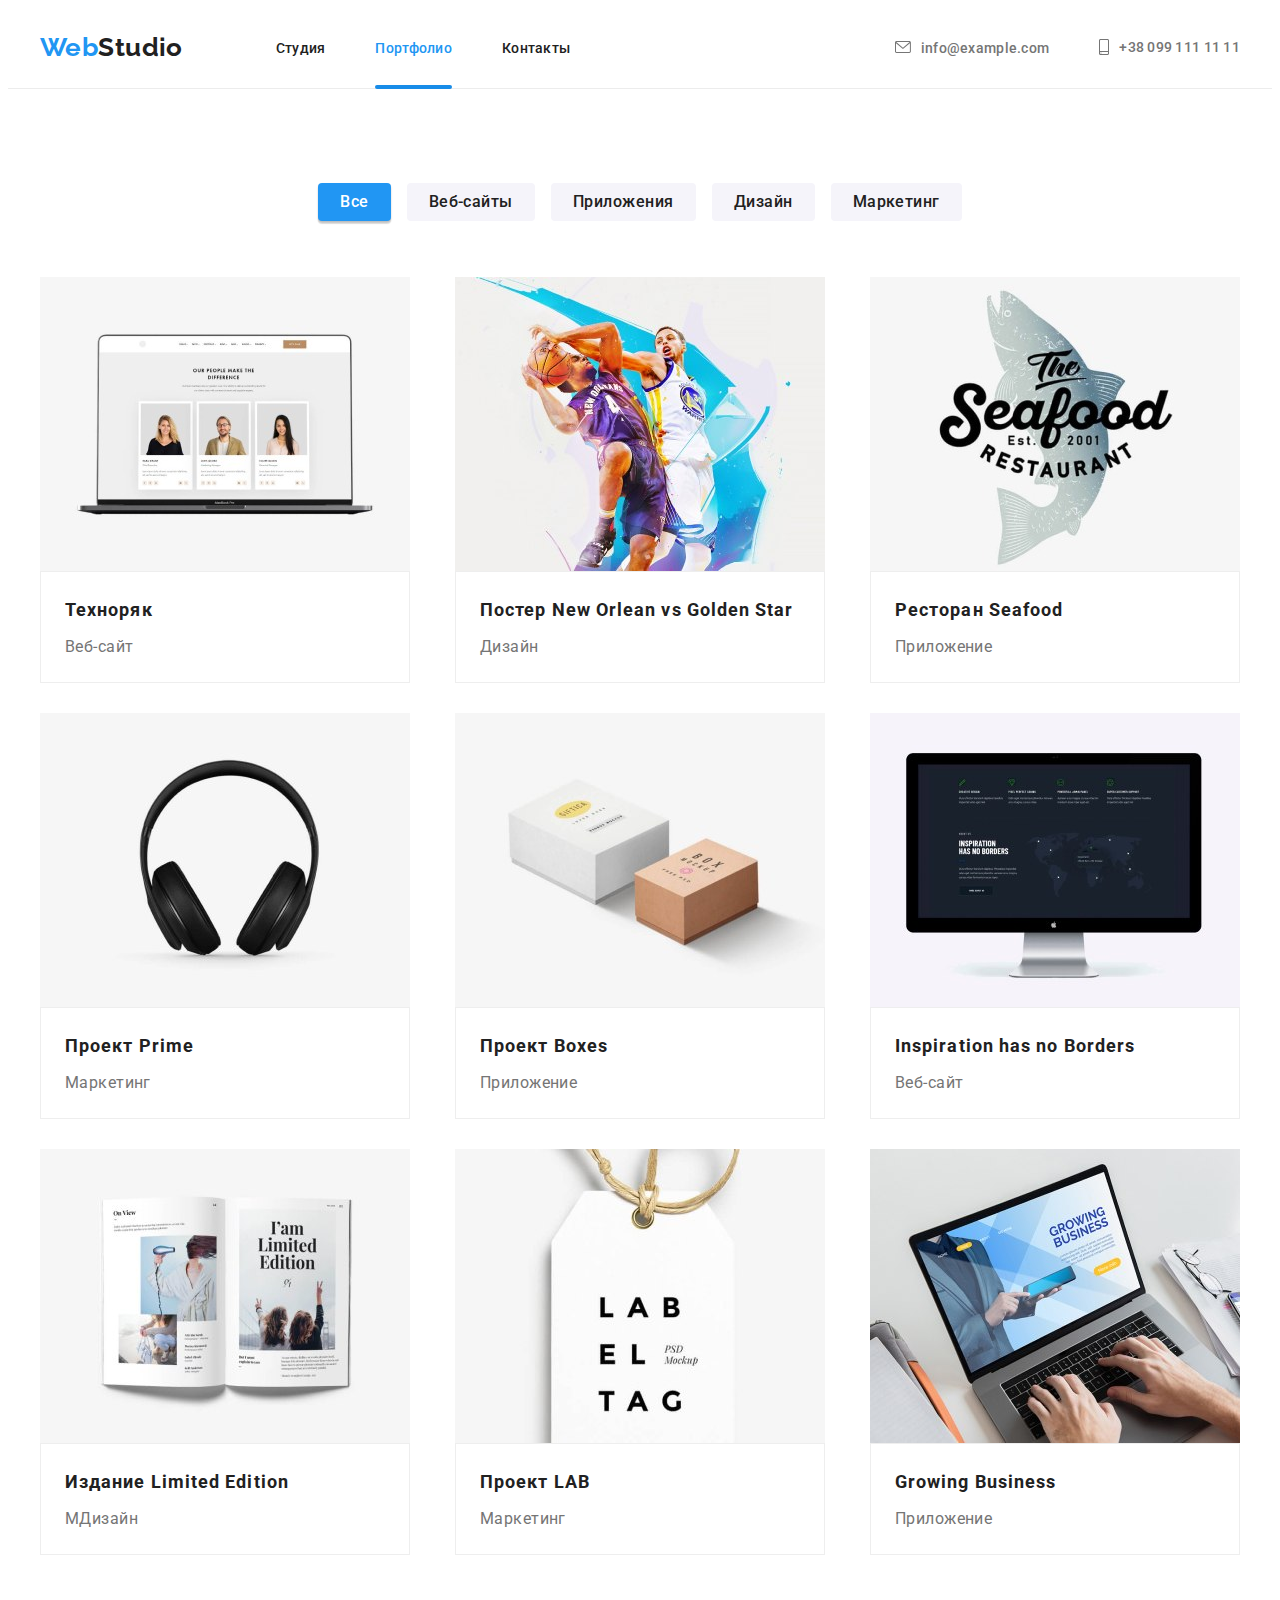
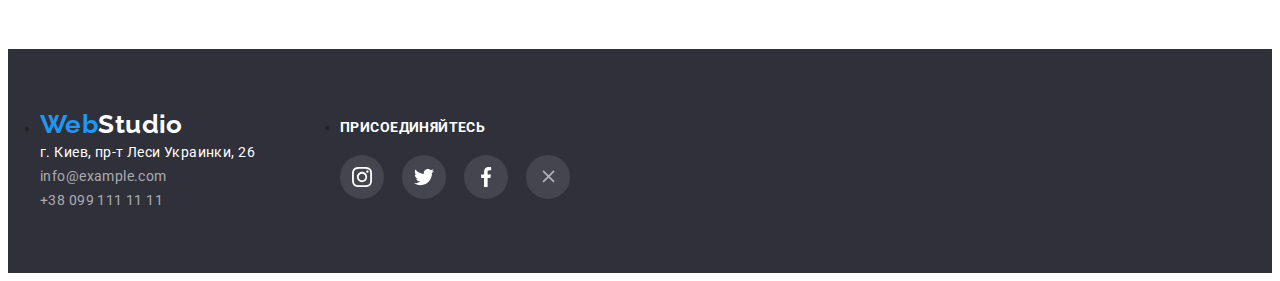
==== portfolio.html @ 95ea8a0a "add hw-05 first" ====
<!DOCTYPE html>
<html lang="en">

<head>
    <meta charset="UTF-8">
    <meta http-equiv="X-UA-Compatible" content="IE=edge">
    <meta name="viewport" content="width=device-width, initial-scale=1.0">
    <title>Portfolio</title>
    <link rel="stylesheet" href="https://cdnjs.cloudflare.com/ajax/libs/modern-normalize/1.1.0/modern-normalize.min.css"
        integrity="sha512-wpPYUAdjBVSE4KJnH1VR1HeZfpl1ub8YT/NKx4PuQ5NmX2tKuGu6U/JRp5y+Y8XG2tV+wKQpNHVUX03MfMFn9Q=="
        crossorigin="anonymous" referrerpolicy="no-referrer" />
    <link rel="stylesheet" href="./css/styles.css" />
    <link rel="preconnect" href="https://fonts.googleapis.com">
    <link rel="preconnect" href="https://fonts.gstatic.com" crossorigin>
    <link
        href="https://fonts.googleapis.com/css2?family=Raleway:wght@700&family=Roboto:ital,wght@0,400;0,500;0,700;0,900;1,400;1,500;1,700;1,900&display=swap"
        rel="stylesheet">
</head>

<body>
    <header class="header">
        <div class="container">
            <nav class="header-position">
                <a href="/" class="logo link header-position-logo"><span class="logo-add-decor">Web</span>Studio</a>
                <ul class="site-nav list header-position-nav">
                    <li><a href="./index.html" class="link page-color position-nav-element">Студия</a></li>
                    <li><a href="./portfolio.html"
                            class="link current-page-color position-nav-element underscore">Портфолио</a>
                    </li>
                    <li><a href="/contact" class="link page-color position-nav-element">Контакты</a></li>
                </ul>
            </nav>
            <ul class="site-nav list header-position-contact">
                <li class="header-icon-contact">
                    <svg class="header-icon-mail" width="16px" height="12px">
                        <use href="./images/icons.svg#icon-header-envelope"></use>
                    </svg>
                    <a href="info@example.com" class="link contact-color position-nav-element">info@example.com</a>
                </li>
                <li class="header-icon-contact">
                    <svg class="header-icon-phone" width="10px" height="16px">
                        <use href="./images/icons.svg#icon-header-smartphone"></use>
                    </svg>
                    <a href="tel:+380991111111" class="link contact-color">+38 099 111 11 11</a>
                </li>
            </ul>
        </div>
    </header>

    <main>
        <section class="portfolio-section section">
            <div class="container">
                <h1 class="section-title visually-hidden">Наши проекты</h1>
                <ul class="list btn-group">
                    <li>
                        <button type="button" class="button-decoration button-activ link btn-margin">Все</button>
                    </li>
                    <li>
                        <button type="button" class="button-decoration link btn-margin">Веб-сайты</button>
                    </li>
                    <li>
                        <button type="button" class="button-decoration link btn-margin">Приложения</button>
                    </li>
                    <li>
                        <button type="button" class="button-decoration link btn-margin">Дизайн</button>
                    </li>
                    <li>
                        <button type="button" class="button-decoration link btn-margin">Маркетинг</button>
                    </li>
                </ul>

                <ul class="list group">
                    <li class="portfolio-card-margin portfolio-card-shadow">
                        <a href="/" class="link">
                            <img src="images/img8.jpg" class="portfolio-card-photo" alt="Web-site" width="370"
                                height="294" />
                            <div class="potfolio-card-decoration">
                                <h3 class="card-title">Техноряк</h3>
                                <p class="card-text">Веб-сайт</p>
                            </div>
                        </a>
                    </li>
                    <li class="portfolio-card-margin portfolio-card-shadow">
                        <a href="/" class="link">
                            <img src="images/img9.jpg" class="portfolio-card-photo" alt="Design" width="370"
                                height="294" />
                            <div class="potfolio-card-decoration">
                                <h3 class="card-title">Постер New Orlean vs Golden Star</h3>
                                <p class="card-text">Дизайн</p>
                            </div>
                        </a>
                    </li>
                    <li class="portfolio-card-margin portfolio-card-shadow">
                        <a href="/" class="link">
                            <img src="images/img10.jpg" class="portfolio-card-photo" alt="App" width="370"
                                height="294" />
                            <div class="potfolio-card-decoration">
                                <h3 class="card-title">Ресторан Seafood</h3>
                                <p class="card-text">Приложение</p>
                            </div>
                        </a>
                    </li>
                    <li class="portfolio-card-margin portfolio-card-shadow">
                        <a href="/" class="link">
                            <img src="images/img11.jpg" class="portfolio-card-photo" alt="Marketing" width="370"
                                height="294" />
                            <div class="potfolio-card-decoration">
                                <h3 class="card-title">Проект Prime</h3>
                                <p class="card-text">Маркетинг</p>
                            </div>
                        </a>
                    </li>
                    <li class="portfolio-card-margin portfolio-card-shadow">
                        <a href="/" class="link">
                            <img src="images/img12.jpg" class="portfolio-card-photo" alt="App" width="370"
                                height="294" />
                            <div class="potfolio-card-decoration">
                                <h3 class="card-title">Проект Boxes</h3>
                                <p class="card-text">Приложение</p>
                            </div>
                        </a>
                    </li>
                    <li class="portfolio-card-margin portfolio-card-shadow">
                        <a href="/" class="link">
                            <img src="images/img13.jpg" class="portfolio-card-photo" alt="Web-site" width="370"
                                height="294" />
                            <div class="potfolio-card-decoration">
                                <h3 class="card-title">Inspiration has no Borders</h3>
                                <p class="card-text">Веб-сайт</p>
                            </div>
                        </a>
                    </li>
                    <li class="portfolio-card-margin portfolio-card-shadow">
                        <a href="/" class="link">
                            <img src="images/img14.jpg" class="portfolio-card-photo" alt="Design" width="370"
                                height="294" />
                            <div class="potfolio-card-decoration">
                                <h3 class="card-title">Издание Limited Edition</h3>
                                <p class="card-text">MДизайн</p>
                            </div>
                        </a>
                    </li>
                    <li class="portfolio-card-margin portfolio-card-shadow">
                        <a href="/" class="link">
                            <img src="images/img15.jpg" class="portfolio-card-photo" alt="Marketing" width="370"
                                height="294" />
                            <div class="potfolio-card-decoration">
                                <h3 class="card-title">Проект LAB</h3>
                                <p class="card-text">Маркетинг</p>
                            </div>
                        </a>
                    </li>
                    <li class="portfolio-card-margin portfolio-card-shadow">
                        <a href="/" class="link">
                            <img src="images/img16.jpg" class="portfolio-card-photo" alt="App" width="370"
                                height="294" />
                            <div class="potfolio-card-decoration">
                                <h3 class="card-title">Growing Business</h3>
                                <p class="card-text">Приложение</p>
                            </div>
                        </a>
                    </li>
                </ul>
            </div>
        </section>

    </main>

    <footer class="footer-section">
        <div class="container">
            <ul class="footer-section-size footer-section-position">
                <li>
                    <a href="/" class="logo link"><span class="logo-add-decor">Web</span>Studio</a>
                    <address class="footer-section-size">
                        <ul class="list">
                            <li>
                                <a href="/" class="address">г. Киев, пр-т Леси Украинки, 26</a>
                            </li>
                            <li>
                                <a href="info@example.com" class="contact">info@example.com</a>
                            </li>
                            <li>
                                <a href="tel:+380991111111" class="contact">+38 099 111 11 11</a>
                            </li>
                        </ul>
                    </address>
                </li>
                <li class="footer-social">
                    <h2 class="social-title footer-section-size">Присоединяйтесь</h2>
                    <ul class="list group">
                        <li class="footer-social-list">
                            <a href="" target="_blank">
                                <svg class="footer-social-decor" width="20px" height="20px">
                                    <use href="./images/icons.svg#icon-instagram-footer"></use>
                                </svg>
                            </a>
                        </li>
                        <li class="footer-social-list">
                            <a href="" target="_blank">
                                <svg class="footer-social-decor" width="20px" height="20px">
                                    <use href="./images/icons.svg#icon-twitter-footer"></use>
                                </svg>
                            </a>
                        </li>
                        <li class="footer-social-list">
                            <a href="" target="_blank">
                                <svg class="footer-social-decor" width="20px" height="20px">
                                    <use href="./images/icons.svg#icon-facebook-footer"></use>
                                </svg>
                            </a>
                        </li>
                        <li class="footer-social-list">
                            <a href="" target="_blank">
                                <svg class="footer-social-decor" width="20px" height="20px">
                                    <use href="./images/icons.svg#icon-close-black"></use>
                                </svg>
                            </a>
                        </li>
                    </ul>
                </li>
            </ul>
        </div>
    </footer>

</body>

</html>
---- css/styles.css ----
:root {
    --text-main-color: #212121;
    --text-additional-color: #2196f3;
    --text-contact-color: #757575;
    --text-footer-contact: rgba(255, 255, 255, 0.6);
    --text-add-color: #FFFFFF;
    --bg-main-color: #FFFFFF;
    --bg-hero-color: #2F303A;
    --bg-works-color:#E5E5E5;
    --bg-team-color: #F5F4FA;
    --bg-footer-color: #2F303A;
    --bg-botton-color: #2196f3;
    --botton-hover-color: #188CE8;
    --icon-color: #afb1b8;
}
body {
    font-family: 'Roboto', sans-serif;
    letter-spacing: 0.03em;
    font-size: 14px;
    color: var(--text-main-color);
    background-color: var(--bg-main-color);
}
.visually-hidden {
    position: absolute;
    white-space: nowrap;
    width: 1px;
    height: 1px;
    overflow: hidden;
    border: 0;
    padding: 0;
    clip: rect(0 0 0 0);
    clip-path: inset(50%);
    margin: -1px;
}
img {
    display: block;
}
p, h1, h2, h3, h4, h5, h6 {
    margin: 0;
}
ul, ol {
    margin: 0;
    padding-left: 0;
}
.list {
    list-style: none;
}
.container {
    width: 1200px;
    padding-left: 15px;
    padding-right: 15px;
    margin: 0 auto;
}
.link {
    text-decoration: none;
}
.section {
    padding-top: 94px;
    padding-bottom: 94px;
}
/* Header */
.header {
    padding-top: 24px;
    padding-bottom: 25px;
    border-bottom: 1px solid #ECECEC;
}
.header .container {
    display: flex;
    flex-direction: row;
}
.header-position {
    display: flex;
    align-self: center;
}
.header-position-logo {
    margin-right: auto;
}
.header-position-nav {
    display: flex;
    align-self: center;
    margin: 0 0 0 93px;
}
.position-nav-element {
    flex: 1 1 auto;
    margin-right: 50px;
}
.header-position-contact {
    display: flex;
    justify-content: center;
    align-items: center;
    margin-left: auto;
}
.logo {
    font-family: 'Raleway';
    font-weight: 700;
    font-size: 26px;
    line-height: 1.192;
    color: var(--text-main-color);
}
.logo-add-decor{
    color: var(--text-additional-color);
}
.site-nav {
    font-weight: 500;
    line-height: 1.142;
    letter-spacing: 0.02em;
}
.site-nav .page-color {
    color: var(--text-main-color);
}
.site-nav .current-page-color {
    color: var(--text-additional-color);
}
.header .underscore {
    position: relative;
}
.underscore::after {
    content: "";
    width: 100%;
    height: 4px;
    background-color: #188CE8;
    display: block;
    bottom: -33px;
    position: absolute;
    left: 0;
    border-radius: 2px;
}
.site-nav .contact-color {
    color: var(--text-contact-color);
}
.header-icon-contact {
    display: flex;
    flex-direction: row;
    align-items: center;
    fill: #757575;

    cursor: pointer;
}
.header-icon-mail {
    margin-right: 10px;
    height: 12px;
    width: 16px;
}
.header-icon-phone {
    margin-right: 10px;
    height: 16px;
    width: 10px;
}
.header-icon-contact:hover .header-icon-mail,
.header-icon-contact:hover .header-icon-phone,
.header-icon-contact:hover .contact-color {
    fill: var(--bg-botton-color);
    color: var(--text-additional-color);
}
.header-icon-contact:focus .header-icon-mail,
.header-icon-contact:focus .header-icon-phone,
.header-icon-contact:focus .contact-color {
    fill: var(--bg-botton-color);
    color: var(--text-additional-color);
}
/* Hero */
.hero-decoration {
    padding-top: 165px;
    padding-bottom: 231px;
    background-color: var(--bg-hero-color);
}
.overlay {
    max-width: 1600px;
    height: 600px;
    margin-left: auto;
    margin-right: auto;
    background-image: linear-gradient(
        to right,
        rgba(47, 48, 58, 0.4),
        rgba(47, 48, 58, 0.4)
    ),
    url("../images/hero.jpg");
    background-repeat: no-repeat;
    background-position: center;
    background-size: cover;
}
.hero-title {
    padding-right: 252px;
    padding-left: 252px;
    margin-bottom: 30px;

    color: var(--text-add-color);
    font-weight: 900;
    font-size: 44px;
    line-height: 1.363;
    text-align: center;
    letter-spacing: 0.06em;
    text-transform: uppercase;
}
.hero-button {
    margin: 0 auto;
    display: block;
    padding: 10px 32px;

    font-weight: 700;
    font-size: 16px;
    line-height: 1.875;
    letter-spacing: 0.06em;
    color: var(--text-add-color);
    background: var(--bg-botton-color);

    box-shadow: 0px 4px 4px rgba(0, 0, 0, 0.15);
    border-radius: 4px;

    cursor: pointer;
}
.hero-button:hover {
    background-color: var(--botton-hover-color);
}
.section-title {
    font-size: 36px;
    text-align: center;
    font-weight: 700;
    line-height: 1.166;
}
/* First section */
.first-section {
    background-color: var(--bg-main-color);
}
.group {
    display: flex;
    flex-wrap: wrap;
    justify-content: space-between;
}
.first-section .title {
    margin-bottom: 10px;

    max-width: 270px;
    min-height: 16px;
    line-height: 1.142;
    font-size: 14px;
    text-transform: uppercase;
}
.first-section .text {
    max-width: 270px;
    min-height: 75px;
    line-height: 1.714;
    color: var(--text-contact-color);
}
.list-bg::before {
    display: block;
    content: "";
    height: 120px;
    margin-bottom: 30px;
    background: #F5F4FA;
    border-radius: 4px;
    background-size: 28%;
    background-repeat: no-repeat;
    background-position: center;
}
.list-bg:nth-child(1)::before {
    background-image: url("../images/advantage-antenna.svg");
}
.list-bg:nth-child(2)::before {
    background-image: url("../images/advantageclock.svg");
}
.list-bg:nth-child(3)::before {
    background-image: url("../images/advantage-diagram.svg");
}
.list-bg:nth-child(4)::before {
    background-image: url("../images/advantage-astronaut.svg");
}
/* Second section */
.second-section {
    background-color: var(--bg-main-color);
}
.padding-correction {
    padding-top: 0px;
}
.second-section .section-title {
    margin-bottom: 50px;
}

/* Third section */
.third-section {
    background-color: var(--bg-team-color);
    font-size: 16px;
    line-height: 1.187;
}
.third-section .section-title {
    margin-bottom: 50px;
}
.card-decoration {
    max-width: 270px;
    min-height: 368px;   
    background: var(--bg-main-color);
    box-shadow: 0px 1px 3px rgba(0, 0, 0, 0.12),
    0px 1px 1px rgba(0, 0, 0, 0.14),
    0px 2px 1px rgba(0, 0, 0, 0.2);
    border-radius: 0px 0px 4px 4px;
    text-align: center;
}
.card-photo {
    margin-bottom: 30px;
}
.third-section .title {
    margin-bottom: 10px;
    font-weight: 500; 
    font-size: 16px;
}
.third-section .text {
    margin-bottom: 16px;
    font-weight: 400;
    color: var(--text-contact-color);
}
.social {
    padding-left: 32px;
    padding-right: 32px;
    padding-bottom: 30px;
}
.social-list {
    display: flex;
    justify-content: center;
    align-items: center;
    width: 44px;
    height: 44px;  
    border-radius: 50%;
}
.social-decor {
    margin-top: 4px;
    fill: var(--icon-color);
}
.social-list:hover {
    background-color: var(--bg-botton-color);
}
.social-list:hover .social-decor {
    fill: var(--bg-main-color);
}

/* Fifth section */
.fifth-section .section-title {
    margin-bottom: 50px;
}
.card-client {
    width: 170px;
    height: 92px;
    border: 1px solid #AFB1B8;
    border-radius: 4px;

    cursor: pointer;
}
.card-icon-decor {
    fill: var(--icon-color);
}
.card-client:hover {
    border-color: var(--bg-botton-color);
}
.card-client:hover .card-icon-decor {
    fill: var(--bg-botton-color);
}
/* Footer */
.footer-section {
    padding-top: 60px;
    padding-bottom: 60px;

    background-color: var(--bg-footer-color);
    line-height: 1.714;
    font-weight: 400;
}
.footer-section .link{
    margin-bottom: 20px;

    color: var(--text-add-color);
}
.footer-section .address {
    margin-bottom: 9px;

    text-decoration: none;
    font-style: normal;
    color: var(--text-add-color);
}
.footer-section .contact {
    text-decoration: none;
    font-style: normal;
    color: rgba(255, 255, 255, 0.6);
}
.footer-section .contact:last-child {
    margin-bottom: 0;
}
.footer-section .address:hover,
.footer-section .contact:hover,
.footer-section .address:focus,
.footer-section .contact:focus {
    color: var(--text-additional-color);
}
.footer-section-position {
    display: flex;
}
.footer-section-size {
    min-width: 230px;
}
.footer-social {
    margin: 0 70px;
}
.social-title {
    margin-top: 7px;
    margin-bottom: 20px;
    font-size: 14px;
    line-height: 1.142;
    letter-spacing: 0.03em;
    text-transform: uppercase;
    color: var(--text-add-color);
}
.footer-social-list {
    display: flex;
    justify-content: center;
    align-items: center;
    width: 44px;
    height: 44px;
    border-radius: 50%;

    background: rgba(255, 255, 255, 0.1);
}
.footer-social-decor {
    margin-top: 7px;
    fill: var(--icon-color);
}
.footer-social-list:hover {
    background-color: var(--bg-botton-color);
}

/* Portfolio */

/* Botton part */
.portfolio-section {
    background-color: var(--bg-main-color);
}
.button-decoration {
    padding: 6px 22px;

    font-family: 'Roboto';
    color: var(--text-main-color);
    font-weight: 500;
    font-size: 16px;
    line-height: 1.625;
    text-align: center;
    border-color: transparent;
    border: 0px;
    background: #F5F4FA;
    border-radius: 4px;
    letter-spacing: 0.03em;

    cursor: pointer;
}
.button-activ {
    background: var(--bg-botton-color);
    color: var(--text-add-color);
    box-shadow: 0px 3px 1px rgba(0, 0, 0, 0.1),
    0px 1px 2px rgba(0, 0, 0, 0.08),
    0px 2px 2px rgba(0, 0, 0, 0.12);
    border-radius: 4px;
}
.button-decoration:hover,
.button-decoration:focus {
    background: var(--bg-botton-color);
    color: var(--text-add-color);
    box-shadow: 0px 3px 1px rgba(0, 0, 0, 0.1),
    0px 1px 2px rgba(0, 0, 0, 0.08),
    0px 2px 2px rgba(0, 0, 0, 0.12);
    border-radius: 4px;
}
.btn-group {
    display: flex;
    align-items: center;
    justify-content: center;
    margin-bottom: 56px;
}
.btn-margin {
    flex: 1 1 auto;
    margin: 0 8px;
}
/* Card part */
.portfolio-card-margin {
    margin: 0 0 30px 0;
}
.potfolio-card-decoration {
    padding-top: 20px;

    background: var(--bg-main-color);
    border: 1px solid #EEEEEE;
}
.portfolio-card-margin:nth-last-child(-n + 3) {
    margin: 0;
}
.card-title {
    margin-bottom: 4px;
    padding-left: 24px;
    padding-right: 24px;

    font-size: 18px;
    line-height: 2.00;
    letter-spacing: 0.06em;
    color: var(--text-main-color);
}
.card-text {
    margin-bottom: 20px;
    padding-left: 24px;
    padding-right: 24px;

    font-size: 16px;
    line-height: 1.88;
    color: var(--text-contact-color);
}
.portfolio-card-shadow:hover {
box-shadow: 0px 1px 1px rgba(0, 0, 0, 0.12),
0px 4px 4px rgba(0, 0, 0, 0.06),
1px 4px 6px rgba(0, 0, 0, 0.16);
}
/* Backdrop */
.backdrop {
    position: fixed;
    width: 100vw;
    height: 100vh;
    top: 0;
    left: 0;
    background-color: rgba(0, 0, 0, 0.2);
}
.modal {
    position:absolute;
    top: 50%;
    left: 50%;
    min-height: 581px;
    min-width: 528px;
    background-color: var(--bg-main-color);
    box-shadow: 0px 1px 3px rgba(0, 0, 0, 0.12), 0px 1px 1px rgba(0, 0, 0, 0.14), 0px 2px 1px rgba(0, 0, 0, 0.2);
    border-radius: 4px;
    transform: translate(-50%, -50%);
}
.backdrop-button {
    display: inline-block;
    margin-top: 8px;
    margin-left: 490px;
    left: 200px;
    width: 30px;
    height: 30px;
    background: var(--bg-main-color);
    border: 1px solid rgba(0, 0, 0, 0.1);
    border-radius: 50%;
}
.beckdrop-close-decor {
    margin-left: -3px;
    vertical-align: middle;
    fill: #000000;
}
.backdrop.is-hidden {
    visibility: hidden;
    opacity: 0;
    pointer-events: none;
}
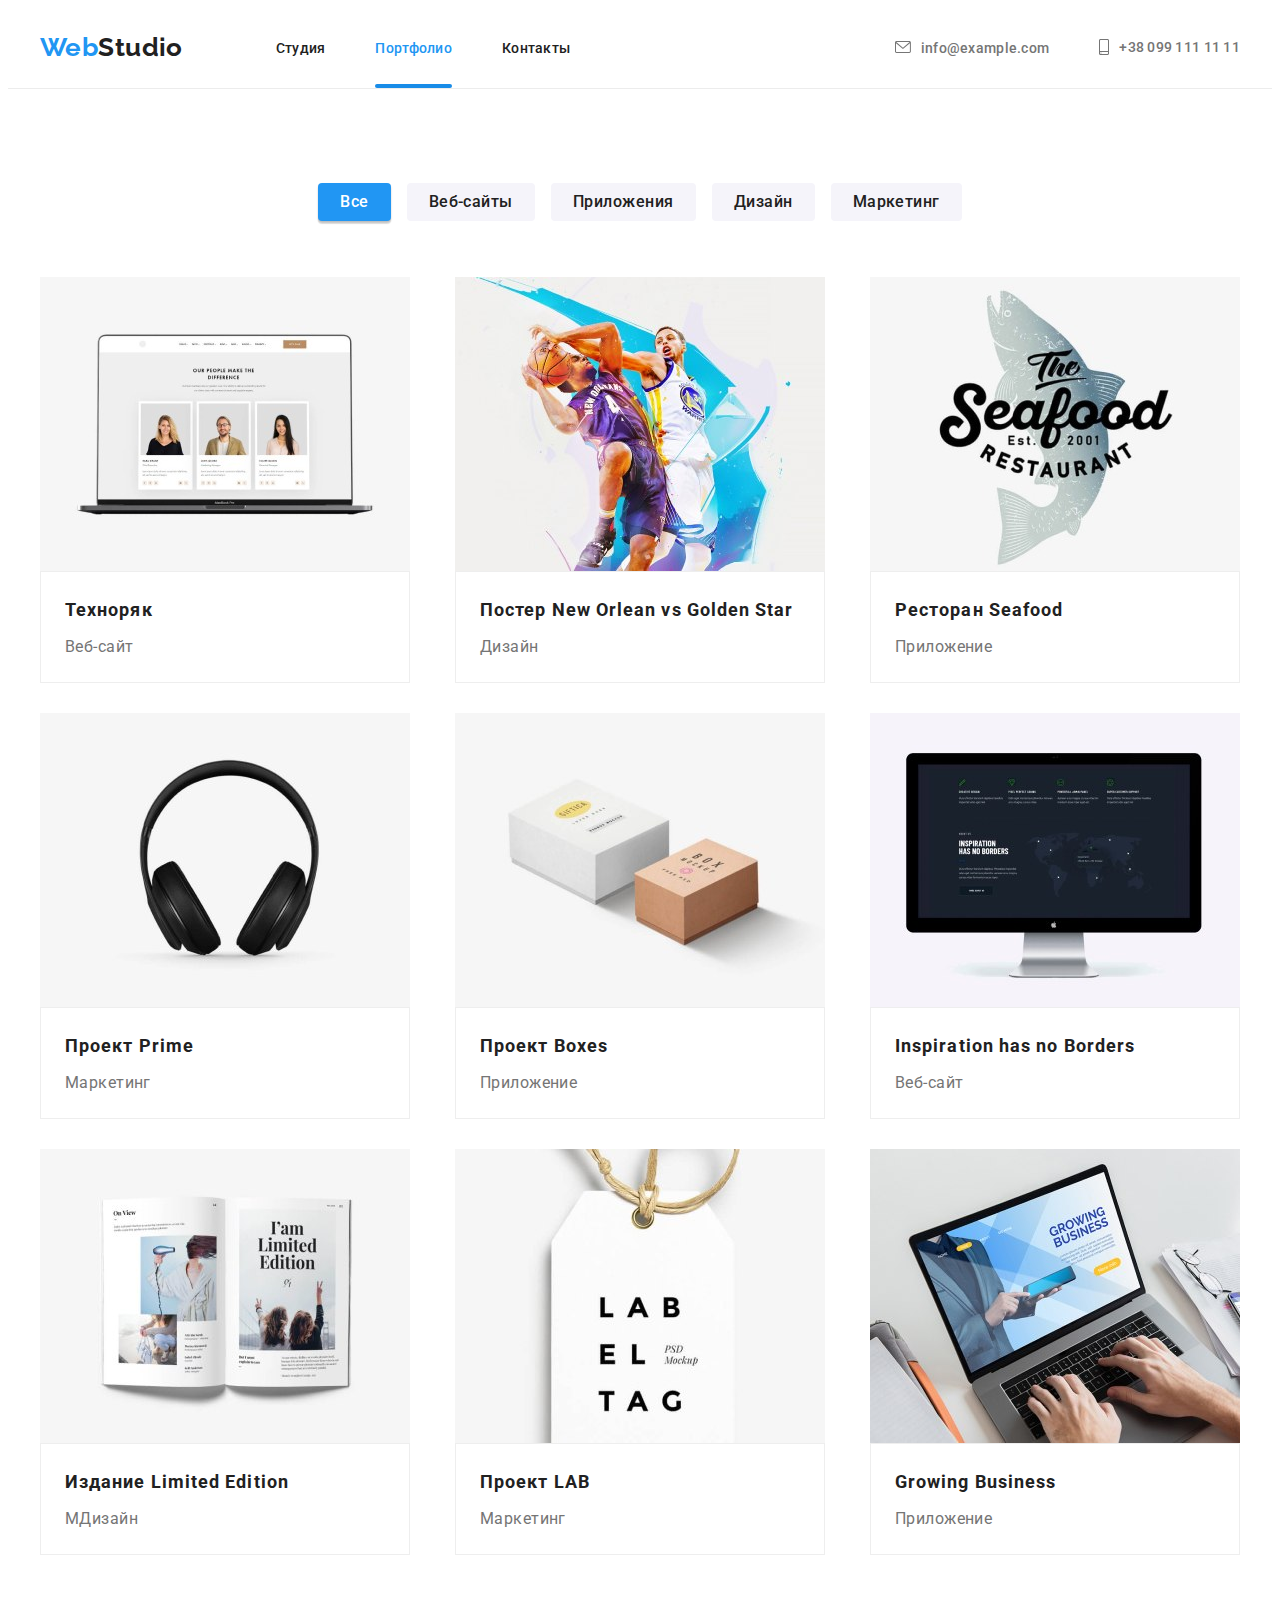
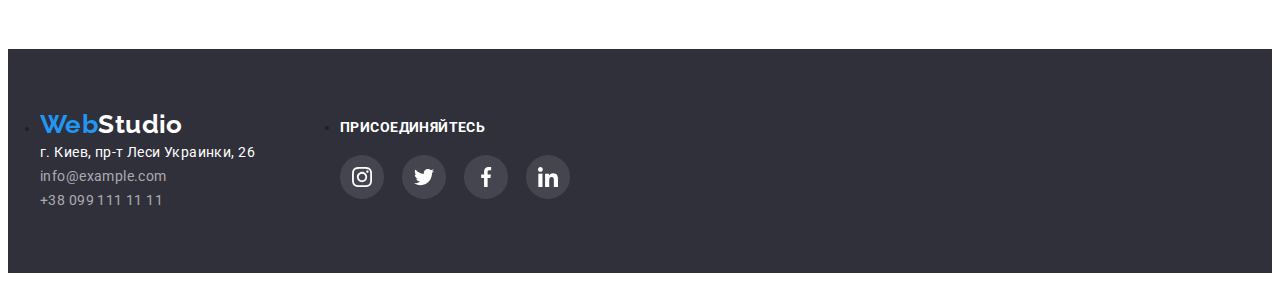
==== commit df821900: "add hw-05 last" ====
--- a/portfolio.html
+++ b/portfolio.html
@@ -72,8 +72,17 @@
                 <ul class="list group">
                     <li class="portfolio-card-margin portfolio-card-shadow">
                         <a href="/" class="link">
-                            <img src="images/img8.jpg" class="portfolio-card-photo" alt="Web-site" width="370"
-                                height="294" />
+                            <div class="card-dynamic-part">
+                                <img src="images/img8.jpg" class="portfolio-card-photo" alt="Web-site" width="370"
+                                    height="294" />
+                                <div class="card-dynamic-box card-dynamic-option">
+                                    <p class="card-dynamic-text">Ресурс предлагает комплексные предложения с разным
+                                        уровнем функционала и сервисов.
+                                        Все это позволит посетителю получить исчерпывающие сведения о компании или
+                                        частном
+                                        лице.</p>
+                                </div>
+                            </div>
                             <div class="potfolio-card-decoration">
                                 <h3 class="card-title">Техноряк</h3>
                                 <p class="card-text">Веб-сайт</p>
@@ -82,8 +91,17 @@
                     </li>
                     <li class="portfolio-card-margin portfolio-card-shadow">
                         <a href="/" class="link">
-                            <img src="images/img9.jpg" class="portfolio-card-photo" alt="Design" width="370"
-                                height="294" />
+                            <div class="card-dynamic-part">
+                                <img src="images/img9.jpg" class="portfolio-card-photo" alt="Design" width="370"
+                                    height="294" />
+                                <div class="card-dynamic-box card-dynamic-option">
+                                    <p class="card-dynamic-text">Ресурс предлагает комплексные предложения с разным
+                                        уровнем функционала и сервисов.
+                                        Все это позволит посетителю получить исчерпывающие сведения о компании или
+                                        частном
+                                        лице.</p>
+                                </div>
+                            </div>
                             <div class="potfolio-card-decoration">
                                 <h3 class="card-title">Постер New Orlean vs Golden Star</h3>
                                 <p class="card-text">Дизайн</p>
@@ -92,8 +110,17 @@
                     </li>
                     <li class="portfolio-card-margin portfolio-card-shadow">
                         <a href="/" class="link">
-                            <img src="images/img10.jpg" class="portfolio-card-photo" alt="App" width="370"
-                                height="294" />
+                            <div class="card-dynamic-part">
+                                <img src="images/img10.jpg" class="portfolio-card-photo" alt="App" width="370"
+                                    height="294" />
+                                <div class="card-dynamic-box card-dynamic-option">
+                                    <p class="card-dynamic-text">Ресурс предлагает комплексные предложения с разным
+                                        уровнем функционала и сервисов.
+                                        Все это позволит посетителю получить исчерпывающие сведения о компании или
+                                        частном
+                                        лице.</p>
+                                </div>
+                            </div>
                             <div class="potfolio-card-decoration">
                                 <h3 class="card-title">Ресторан Seafood</h3>
                                 <p class="card-text">Приложение</p>
@@ -102,8 +129,17 @@
                     </li>
                     <li class="portfolio-card-margin portfolio-card-shadow">
                         <a href="/" class="link">
-                            <img src="images/img11.jpg" class="portfolio-card-photo" alt="Marketing" width="370"
-                                height="294" />
+                            <div class="card-dynamic-part">
+                                <img src="images/img11.jpg" class="portfolio-card-photo" alt="Marketing" width="370"
+                                    height="294" />
+                                <div class="card-dynamic-box card-dynamic-option">
+                                    <p class="card-dynamic-text">Ресурс предлагает комплексные предложения с разным
+                                        уровнем функционала и сервисов.
+                                        Все это позволит посетителю получить исчерпывающие сведения о компании или
+                                        частном
+                                        лице.</p>
+                                </div>
+                            </div>
                             <div class="potfolio-card-decoration">
                                 <h3 class="card-title">Проект Prime</h3>
                                 <p class="card-text">Маркетинг</p>
@@ -112,8 +148,17 @@
                     </li>
                     <li class="portfolio-card-margin portfolio-card-shadow">
                         <a href="/" class="link">
-                            <img src="images/img12.jpg" class="portfolio-card-photo" alt="App" width="370"
-                                height="294" />
+                            <div class="card-dynamic-part">
+                                <img src="images/img12.jpg" class="portfolio-card-photo" alt="App" width="370"
+                                    height="294" />
+                                <div class="card-dynamic-box card-dynamic-option">
+                                    <p class="card-dynamic-text">Ресурс предлагает комплексные предложения с разным
+                                        уровнем функционала и сервисов.
+                                        Все это позволит посетителю получить исчерпывающие сведения о компании или
+                                        частном
+                                        лице.</p>
+                                </div>
+                            </div>
                             <div class="potfolio-card-decoration">
                                 <h3 class="card-title">Проект Boxes</h3>
                                 <p class="card-text">Приложение</p>
@@ -122,8 +167,17 @@
                     </li>
                     <li class="portfolio-card-margin portfolio-card-shadow">
                         <a href="/" class="link">
-                            <img src="images/img13.jpg" class="portfolio-card-photo" alt="Web-site" width="370"
-                                height="294" />
+                            <div class="card-dynamic-part">
+                                <img src="images/img13.jpg" class="portfolio-card-photo" alt="Web-site" width="370"
+                                    height="294" />
+                                <div class="card-dynamic-box card-dynamic-option">
+                                    <p class="card-dynamic-text">Ресурс предлагает комплексные предложения с разным
+                                        уровнем функционала и сервисов.
+                                        Все это позволит посетителю получить исчерпывающие сведения о компании или
+                                        частном
+                                        лице.</p>
+                                </div>
+                            </div>
                             <div class="potfolio-card-decoration">
                                 <h3 class="card-title">Inspiration has no Borders</h3>
                                 <p class="card-text">Веб-сайт</p>
@@ -132,8 +186,17 @@
                     </li>
                     <li class="portfolio-card-margin portfolio-card-shadow">
                         <a href="/" class="link">
-                            <img src="images/img14.jpg" class="portfolio-card-photo" alt="Design" width="370"
-                                height="294" />
+                            <div class="card-dynamic-part">
+                                <img src="images/img14.jpg" class="portfolio-card-photo" alt="Design" width="370"
+                                    height="294" />
+                                <div class="card-dynamic-box card-dynamic-option">
+                                    <p class="card-dynamic-text">Ресурс предлагает комплексные предложения с разным
+                                        уровнем функционала и сервисов.
+                                        Все это позволит посетителю получить исчерпывающие сведения о компании или
+                                        частном
+                                        лице.</p>
+                                </div>
+                            </div>
                             <div class="potfolio-card-decoration">
                                 <h3 class="card-title">Издание Limited Edition</h3>
                                 <p class="card-text">MДизайн</p>
@@ -142,8 +205,17 @@
                     </li>
                     <li class="portfolio-card-margin portfolio-card-shadow">
                         <a href="/" class="link">
-                            <img src="images/img15.jpg" class="portfolio-card-photo" alt="Marketing" width="370"
-                                height="294" />
+                            <div class="card-dynamic-part">
+                                <img src="images/img15.jpg" class="portfolio-card-photo" alt="Marketing" width="370"
+                                    height="294" />
+                                <div class="card-dynamic-box card-dynamic-option">
+                                    <p class="card-dynamic-text">Ресурс предлагает комплексные предложения с разным
+                                        уровнем функционала и сервисов.
+                                        Все это позволит посетителю получить исчерпывающие сведения о компании или
+                                        частном
+                                        лице.</p>
+                                </div>
+                            </div>
                             <div class="potfolio-card-decoration">
                                 <h3 class="card-title">Проект LAB</h3>
                                 <p class="card-text">Маркетинг</p>
@@ -152,8 +224,17 @@
                     </li>
                     <li class="portfolio-card-margin portfolio-card-shadow">
                         <a href="/" class="link">
-                            <img src="images/img16.jpg" class="portfolio-card-photo" alt="App" width="370"
-                                height="294" />
+                            <div class="card-dynamic-part">
+                                <img src="images/img16.jpg" class="portfolio-card-photo" alt="App" width="370"
+                                    height="294" />
+                                <div class="card-dynamic-box card-dynamic-option">
+                                    <p class="card-dynamic-text">Ресурс предлагает комплексные предложения с разным
+                                        уровнем функционала и сервисов.
+                                        Все это позволит посетителю получить исчерпывающие сведения о компании или
+                                        частном
+                                        лице.</p>
+                                </div>
+                            </div>
                             <div class="potfolio-card-decoration">
                                 <h3 class="card-title">Growing Business</h3>
                                 <p class="card-text">Приложение</p>
@@ -212,7 +293,7 @@
                         <li class="footer-social-list">
                             <a href="" target="_blank">
                                 <svg class="footer-social-decor" width="20px" height="20px">
-                                    <use href="./images/icons.svg#icon-close-black"></use>
+                                    <use href="./images/icons.svg#icon-linkedin-footer"></use>
                                 </svg>
                             </a>
                         </li>
--- a/css/styles.css
+++ b/css/styles.css
@@ -120,13 +120,18 @@
     height: 4px;
     background-color: #188CE8;
     display: block;
-    bottom: -33px;
+    transform: translateY(29px);
     position: absolute;
     left: 0;
     border-radius: 2px;
 }
 .site-nav .contact-color {
     color: var(--text-contact-color);
+
+    transition: color 250ms cubic-bezier(0.4,
+                0,
+                0.2,
+                1);
 }
 .header-icon-contact {
     display: flex;
@@ -140,11 +145,20 @@
     margin-right: 10px;
     height: 12px;
     width: 16px;
+
+    transition: fill 250ms cubic-bezier(0.4,
+                0,
+                0.2,
+                1);
 }
 .header-icon-phone {
     margin-right: 10px;
     height: 16px;
     width: 10px;
+    transition: fill 250ms cubic-bezier(0.4,
+                0,
+                0.2,
+                1);
 }
 .header-icon-contact:hover .header-icon-mail,
 .header-icon-contact:hover .header-icon-phone,
@@ -208,6 +222,11 @@
     border-radius: 4px;
 
     cursor: pointer;
+
+    transition: background-color 250ms cubic-bezier(0.4,
+                0,
+                0.2,
+                1);
 }
 .hero-button:hover {
     background-color: var(--botton-hover-color);
@@ -275,6 +294,38 @@
 .second-section .section-title {
     margin-bottom: 50px;
 }
+.second-section .bottom-card-position {
+    position: relative;
+    display: flex;
+}
+.second-section .bottom-card {
+    position: absolute;
+    display: flex;
+    align-items: center;
+    overflow: auto;
+    top: 76%;
+    left: 0%;
+    transform: translate(0%, 0%);
+
+    width: 370px;
+    height: 70px;
+
+    background-color: rgba(47, 48, 58, 0.8); 
+}
+.second-section .bottom-card-title {
+    position: absolute;
+    display: inline-block;
+    width: 370px;
+    text-align: center;
+
+    font-weight: 700;
+    font-size: 14px;
+    line-height: 1.142;
+    letter-spacing: 0.03em;
+    text-transform: uppercase;
+
+    color: var(--text-add-color);
+}
 
 /* Third section */
 .third-section {
@@ -320,15 +371,27 @@
     width: 44px;
     height: 44px;  
     border-radius: 50%;
+
+    transition: background-color 250ms cubic-bezier(0.4,
+                0,
+                0.2,
+                1);
 }
 .social-decor {
     margin-top: 4px;
     fill: var(--icon-color);
-}
-.social-list:hover {
+
+    transition: fill 250ms cubic-bezier(0.4,
+                0,
+                0.2,
+                1);
+}
+.social-list:hover,
+.social-list:focus {
     background-color: var(--bg-botton-color);
 }
-.social-list:hover .social-decor {
+.social-list:hover .social-decor,
+.social-list:focus .social-decor {
     fill: var(--bg-main-color);
 }
 
@@ -343,14 +406,26 @@
     border-radius: 4px;
 
     cursor: pointer;
+
+    transition: border-color 250ms cubic-bezier(0.4,
+                0,
+                0.2,
+                1);
 }
 .card-icon-decor {
     fill: var(--icon-color);
-}
-.card-client:hover {
+
+    transition: fill 250ms cubic-bezier(0.4,
+                0,
+                0.2,
+                1);
+}
+.card-client:hover,
+.card-client:focus {
     border-color: var(--bg-botton-color);
 }
-.card-client:hover .card-icon-decor {
+.card-client:hover .card-icon-decor,
+.card-client:focus .card-icon-decor {
     fill: var(--bg-botton-color);
 }
 /* Footer */
@@ -373,11 +448,21 @@
     text-decoration: none;
     font-style: normal;
     color: var(--text-add-color);
+
+    transition: color 250ms cubic-bezier(0.4,
+                0,
+                0.2,
+                1);
 }
 .footer-section .contact {
     text-decoration: none;
     font-style: normal;
     color: rgba(255, 255, 255, 0.6);
+
+    transition: color 250ms cubic-bezier(0.4,
+                0,
+                0.2,
+                1);
 }
 .footer-section .contact:last-child {
     margin-bottom: 0;
@@ -415,12 +500,18 @@
     border-radius: 50%;
 
     background: rgba(255, 255, 255, 0.1);
+
+    transition: background-color 250ms cubic-bezier(0.4,
+                0,
+                0.2,
+                1);
 }
 .footer-social-decor {
     margin-top: 7px;
     fill: var(--icon-color);
 }
-.footer-social-list:hover {
+.footer-social-list:hover,
+.footer-social-list:focus {
     background-color: var(--bg-botton-color);
 }
 
@@ -446,6 +537,20 @@
     letter-spacing: 0.03em;
 
     cursor: pointer;
+
+    transition: background 750ms cubic-bezier(0.4,
+                0,
+                0.2,
+                1), color 750ms cubic-bezier(0.4,
+                        0,
+                        0.2,
+                        1), box-shadow 750ms cubic-bezier(0.4,
+                                0,
+                                0.2,
+                                1), border-radius 750ms cubic-bezier(0.4,
+                                        0,
+                                        0.2,
+                                        1);
 }
 .button-activ {
     background: var(--bg-botton-color);
@@ -487,6 +592,36 @@
 .portfolio-card-margin:nth-last-child(-n + 3) {
     margin: 0;
 }
+.card-dynamic-part {
+    position: relative;
+    display: flex;
+    overflow: hidden;
+}
+.card-dynamic-box {
+    position: absolute;
+    display: flex;
+    align-items: center;
+    top: 0%;
+    left: 0%;
+    
+    width: 370px;
+    height: 294px;
+    background: rgba(33, 150, 243, 0.9);
+    overflow: auto;
+
+    transform: translateY(100%);
+    transition: transform 250ms cubic-bezier(0.4, 0, 0.2, 1);
+}
+.card-dynamic-text {
+    display: inline-block;
+
+    color: var(--text-add-color);
+    font-size: 18px;
+    line-height: 1.555;
+
+    padding: 24px;
+    height: fit-content;
+}
 .card-title {
     margin-bottom: 4px;
     padding-left: 24px;
@@ -511,6 +646,9 @@
 0px 4px 4px rgba(0, 0, 0, 0.06),
 1px 4px 6px rgba(0, 0, 0, 0.16);
 }
+.portfolio-card-shadow:hover .card-dynamic-option{
+    transform: translateY(0%);
+    }
 /* Backdrop */
 .backdrop {
     position: fixed;
